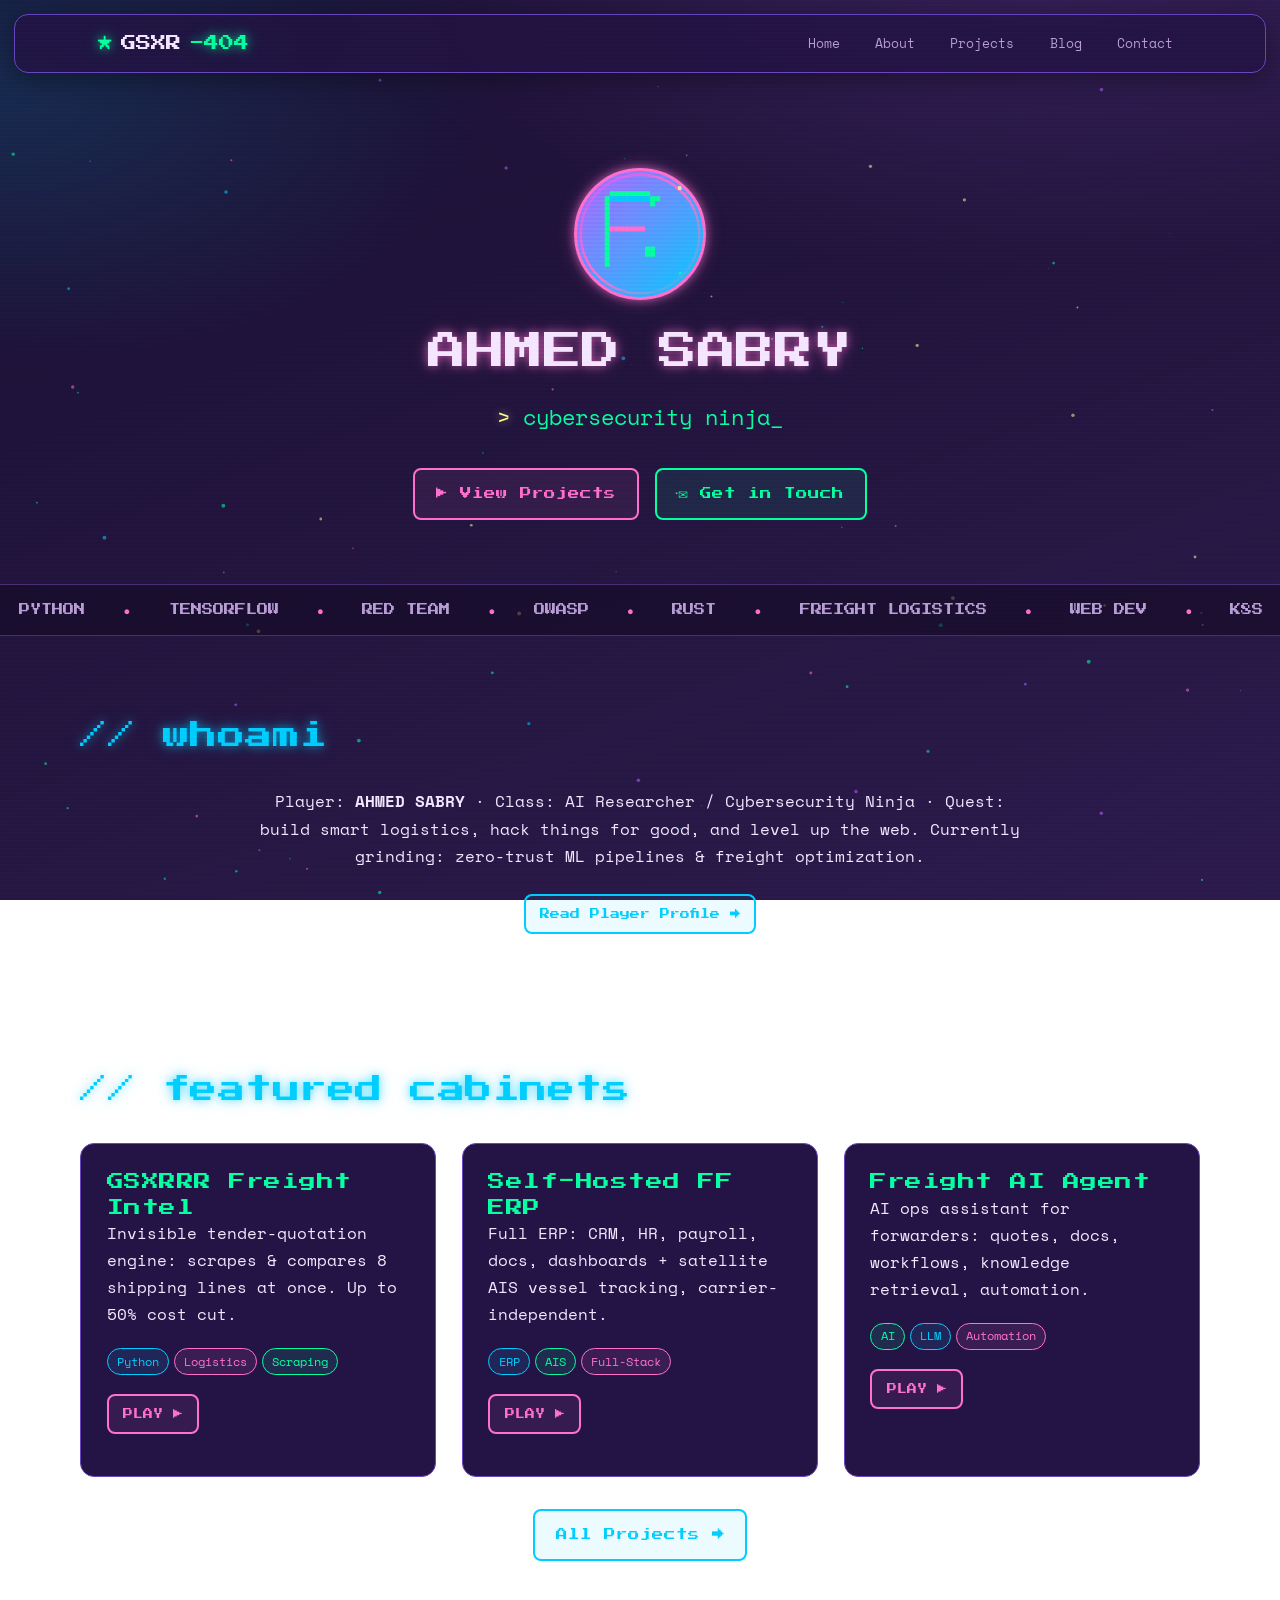
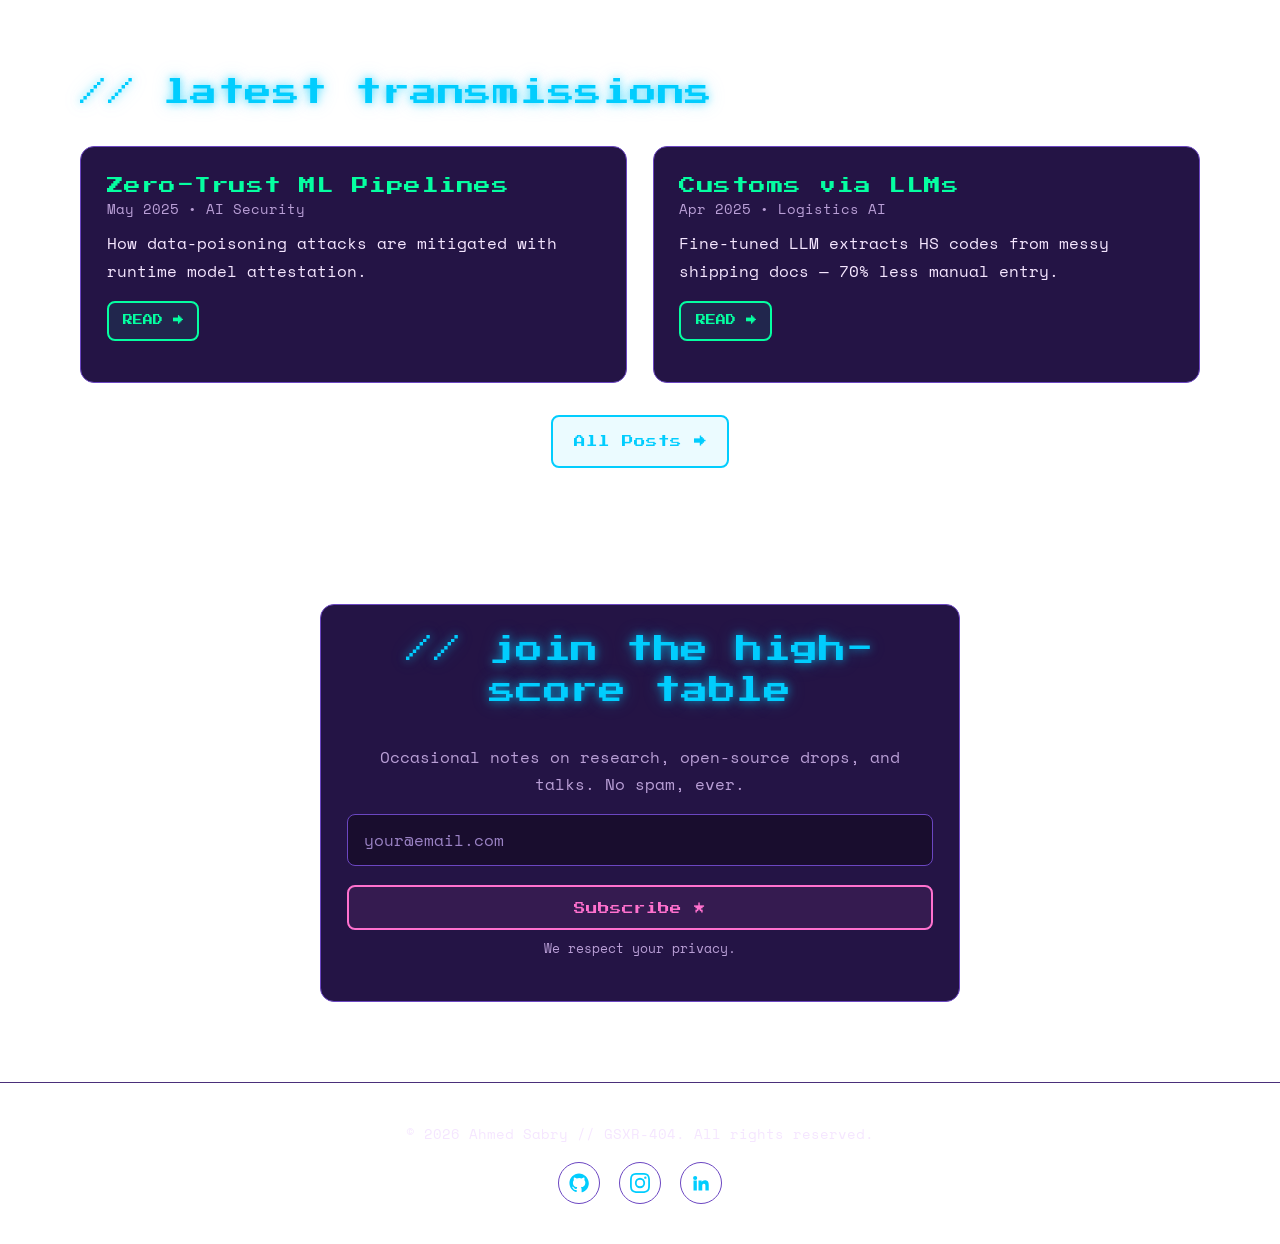
==== index.html @ 021f673a "🚀 Initial release — full project + content kit" ====
<!DOCTYPE html>
<html lang="en">
<head>
  <meta charset="UTF-8">
  <title>GSXR-404 // Ahmed Sabry — AI & Cybersecurity</title>
  <meta name="viewport" content="width=device-width, initial-scale=1">
  <meta name="description" content="Ahmed Sabry (GSXR-404): AI researcher, cybersecurity ninja, and freight-tech builder. Cute retro-hacker portfolio.">
  <meta property="og:title" content="GSXR-404 // Ahmed Sabry">
  <meta property="og:description" content="AI researcher, cybersecurity ninja, and freight-tech builder.">
  <meta property="og:type" content="website">
  <meta property="og:image" content="assets/img/og.png">
  <link rel="icon" type="image/svg+xml" href="assets/img/favicon.svg">
  <link href="https://fonts.googleapis.com/css2?family=Press+Start+2P&family=Space+Mono:wght@400;700&family=VT323&display=swap" rel="stylesheet">
  <link rel="stylesheet" href="css/style.css">
  <link rel="stylesheet" href="css/responsive.css">
</head>
<body>
  <canvas id="starfield"></canvas>

  <!-- FLOATING NAV -->
  <header class="site-header">
    <div class="container">
      <a href="index.html" class="logo"><span class="star">★</span>GSXR<span class="star">-404</span></a>
      <button class="nav-toggle" aria-label="Toggle menu" aria-expanded="false">MENU</button>
      <nav class="nav" aria-label="Primary">
        <a href="index.html">Home</a>
        <a href="about.html">About</a>
        <a href="projects.html">Projects</a>
        <a href="blog.html">Blog</a>
        <a href="contact.html">Contact</a>
      </nav>
    </div>
  </header>

  <div class="page-top"></div>

  <!-- HERO -->
  <section class="hero" id="home">
    <div class="container">
      <div class="avatar" aria-label="GSXR-404 avatar"></div>
      <h1>AHMED SABRY</h1>
      <p class="tagline cursor-blink"><span class="accent">&gt;</span> <span id="typed">cybersecurity ninja</span></p>
      <div class="hero-actions">
        <a href="projects.html" class="btn btn-pink">▶ View Projects</a>
        <a href="contact.html" class="btn btn-mint">✉ Get in Touch</a>
      </div>
    </div>
  </section>

  <!-- MARQUEE -->
  <div class="marquee" aria-hidden="true">
    <div class="marquee__track" id="marquee">
      <span>PYTHON</span><span class="dot">●</span><span>TENSORFLOW</span><span class="dot">●</span><span>RED TEAM</span><span class="dot">●</span><span>OWASP</span><span class="dot">●</span><span>RUST</span><span class="dot">●</span><span>FREIGHT LOGISTICS</span><span class="dot">●</span><span>WEB DEV</span><span class="dot">●</span><span>K8S</span><span class="dot">●</span><span>AI AGENTS</span><span class="dot">●</span>
    </div>
  </div>

  <!-- ABOUT SNIPPET -->
  <section class="section" id="about">
    <div class="container reveal">
      <h2>// whoami</h2>
      <p class="center" style="max-width:760px;margin:0 auto 1.5rem;">
        Player: <strong>AHMED SABRY</strong> · Class: AI Researcher / Cybersecurity Ninja ·
        Quest: build smart logistics, hack things for good, and level up the web.
        Currently grinding: zero-trust ML pipelines &amp; freight optimization.
      </p>
      <div class="center"><a href="about.html" class="btn btn-sm">Read Player Profile →</a></div>
    </div>
  </section>

  <!-- FEATURED PROJECTS -->
  <section class="section section-tight" id="projects">
    <div class="container reveal">
      <h2>// featured cabinets</h2>
      <div class="grid">
        <article class="card">
          <h3 class="glitch">GSXRRR Freight Intel</h3>
          <p>Invisible tender-quotation engine: scrapes &amp; compares 8 shipping lines at once. Up to 50% cost cut.</p>
          <div>
            <span class="tag">Python</span><span class="tag pink">Logistics</span><span class="tag mint">Scraping</span>
          </div>
          <p style="margin-top:1rem;"><a href="projects.html" class="btn btn-sm btn-pink">PLAY ▶</a></p>
        </article>

        <article class="card">
          <h3 class="glitch">Self-Hosted FF ERP</h3>
          <p>Full ERP: CRM, HR, payroll, docs, dashboards + satellite AIS vessel tracking, carrier-independent.</p>
          <div>
            <span class="tag">ERP</span><span class="tag mint">AIS</span><span class="tag pink">Full-Stack</span>
          </div>
          <p style="margin-top:1rem;"><a href="projects.html" class="btn btn-sm btn-pink">PLAY ▶</a></p>
        </article>

        <article class="card">
          <h3 class="glitch">Freight AI Agent</h3>
          <p>AI ops assistant for forwarders: quotes, docs, workflows, knowledge retrieval, automation.</p>
          <div>
            <span class="tag mint">AI</span><span class="tag">LLM</span><span class="tag pink">Automation</span>
          </div>
          <p style="margin-top:1rem;"><a href="projects.html" class="btn btn-sm btn-pink">PLAY ▶</a></p>
        </article>
      </div>
      <div class="center" style="margin-top:2rem;"><a href="projects.html" class="btn">All Projects →</a></div>
    </div>
  </section>

  <!-- BLOG PREVIEW -->
  <section class="section section-tight" id="blog-preview">
    <div class="container reveal">
      <h2>// latest transmissions</h2>
      <div class="grid">
        <article class="card">
          <h3 class="glitch">Zero-Trust ML Pipelines</h3>
          <p class="muted" style="font-size:.85rem;margin-bottom:.6rem;">May 2025 • AI Security</p>
          <p>How data-poisoning attacks are mitigated with runtime model attestation.</p>
          <p><a href="blog.html" class="btn btn-sm btn-mint">READ →</a></p>
        </article>
        <article class="card">
          <h3 class="glitch">Customs via LLMs</h3>
          <p class="muted" style="font-size:.85rem;margin-bottom:.6rem;">Apr 2025 • Logistics AI</p>
          <p>Fine-tuned LLM extracts HS codes from messy shipping docs — 70% less manual entry.</p>
          <p><a href="blog.html" class="btn btn-sm btn-mint">READ →</a></p>
        </article>
      </div>
      <div class="center" style="margin-top:2rem;"><a href="blog.html" class="btn">All Posts →</a></div>
    </div>
  </section>

  <!-- NEWSLETTER -->
  <section class="section center" id="newsletter">
    <div class="container reveal card" style="max-width:640px;">
      <h2>// join the high-score table</h2>
      <p class="muted">Occasional notes on research, open-source drops, and talks. No spam, ever.</p>
      <form id="newsletter-form" action="https://formspree.io/f/YOUR_FORM_ID" method="POST">
        <div class="form-group">
          <label for="newsletter-email" class="sr-only" style="position:absolute;left:-9999px;">Email</label>
          <input type="email" name="email" id="newsletter-email" placeholder="your@email.com" required>
        </div>
        <button type="submit" class="btn btn-block btn-pink">Subscribe ★</button>
        <p class="form-note">We respect your privacy.</p>
      </form>
    </div>
  </section>

  <!-- FOOTER -->
  <footer class="site-footer">
    <div class="container">
      <p>&copy; <span id="year"></span> Ahmed Sabry // GSXR-404. All rights reserved.</p>
      <div class="social">
        <a href="https://github.com/sabriigsxr" target="_blank" rel="noopener" aria-label="GitHub">
          <svg viewBox="0 0 24 24" fill="currentColor" aria-hidden="true"><path d="M12 .5C5.7.5.5 5.7.5 12c0 5.1 3.3 9.4 7.9 10.9.6.1.8-.2.8-.5v-2c-3.2.7-3.9-1.4-3.9-1.4-.5-1.3-1.3-1.7-1.3-1.7-1.1-.7.1-.7.1-.7 1.2.1 1.8 1.2 1.8 1.2 1 1.8 2.7 1.3 3.4 1 .1-.8.4-1.3.7-1.6-2.6-.3-5.3-1.3-5.3-5.7 0-1.3.5-2.3 1.2-3.1-.1-.3-.5-1.5.1-3.1 0 0 1-.3 3.3 1.2a11.5 11.5 0 0 1 6 0C17.3 5 18.3 5.3 18.3 5.3c.6 1.6.2 2.8.1 3.1.8.8 1.2 1.8 1.2 3.1 0 4.4-2.7 5.4-5.3 5.7.4.4.8 1.1.8 2.2v3.3c0 .3.2.6.8.5 4.6-1.5 7.9-5.8 7.9-10.9C23.5 5.7 18.3.5 12 .5z"/></svg>
        </a>
        <a href="https://instagram.com/ahmedsabriigsxr1000" target="_blank" rel="noopener" aria-label="Instagram">
          <svg viewBox="0 0 24 24" fill="currentColor" aria-hidden="true"><path d="M12 2.163c3.204 0 3.584.012 4.85.07 3.252.148 4.771 1.691 4.919 4.919.058 1.265.069 1.645.069 4.849 0 3.205-.012 3.584-.069 4.849-.149 3.225-1.664 4.771-4.919 4.919-1.266.058-1.644.07-4.85.07-3.204 0-3.584-.012-4.849-.07-3.26-.149-4.771-1.699-4.919-4.92-.058-1.265-.07-1.644-.07-4.849 0-3.204.013-3.583.07-4.849.149-3.227 1.664-4.771 4.919-4.919 1.266-.057 1.645-.069 4.849-.069zM12 0C8.741 0 8.333.014 7.053.072 2.695.272.273 2.69.073 7.052.014 8.333 0 8.741 0 12c0 3.259.014 3.668.072 4.948.2 4.358 2.618 6.78 6.98 6.98C8.333 23.986 8.741 24 12 24c3.259 0 3.668-.014 4.948-.072 4.354-.2 6.782-2.618 6.979-6.98.059-1.28.073-1.689.073-4.948 0-3.259-.014-3.667-.072-4.947-.196-4.354-2.617-6.78-6.979-6.98C15.668.014 15.259 0 12 0zm0 5.838a6.162 6.162 0 100 12.324 6.162 6.162 0 000-12.324zM12 16a4 4 0 110-8 4 4 0 010 8zm6.406-11.845a1.44 1.44 0 100 2.881 1.44 1.44 0 000-2.881z"/></svg>
        </a>
        <a href="https://linkedin.com/in/sabriigsxr" target="_blank" rel="noopener" aria-label="LinkedIn">
          <svg viewBox="0 0 24 24" fill="currentColor" aria-hidden="true"><path d="M4.98 3.5a2.5 2.5 0 1 1 0 5 2.5 2.5 0 0 1 0-5zM3 9h4v12H3V9zm6 0h3.8v1.7h.1c.5-1 1.8-2 3.7-2 4 0 4.7 2.6 4.7 6V21h-4v-5.3c0-1.3 0-2.9-1.8-2.9s-2 1.4-2 2.8V21H9V9z"/></svg>
        </a>
      </div>
    </div>
  </footer>

  <script src="js/main.js"></script>
  <script src="js/form.js"></script>
</body>
</html>
---- css/style.css ----
/* ============================================================
   GSXR-404 — Cute Retro Hacker / Pastel Vaporwave-Pixel
   Design tokens + global shell + components
   ============================================================ */

:root {
  /* Backgrounds */
  --bg-0: #140a26;          /* deepest */
  --bg-1: #1a1033;          /* base */
  --bg-2: #2d1b4e;          /* gradient end */
  --bg-card: #241445;
  --bg-card-hi: #2f1a57;

  /* Pastel neon accents */
  --pink:   #FF71CE;
  --cyan:   #01CDFE;
  --mint:   #05FFA1;
  --yellow: #FFFB96;
  --purple: #B967FF;

  /* Text */
  --text:      #F5E6FF;
  --text-muted:#B99FD6;
  --text-dim:  #9A82C4;

  /* Lines / borders */
  --border: #4a2f7a;
  --border-hi: #6b46c1;

  /* Glow */
  --glow-pink: 0 0 8px rgba(255,113,206,.6), 0 0 18px rgba(255,113,206,.35);
  --glow-cyan: 0 0 8px rgba(1,205,254,.6), 0 0 18px rgba(1,205,254,.35);
  --glow-mint: 0 0 8px rgba(5,255,161,.6), 0 0 18px rgba(5,255,161,.35);

  /* Radii / spacing */
  --radius: 14px;
  --radius-sm: 8px;

  /* Type */
  --font-pixel: 'Press Start 2P', monospace;
  --font-mono: 'Space Mono', 'VT323', monospace;

  /* Z-index scale */
  --z-bg: 0;
  --z-base: 10;
  --z-nav: 50;
  --z-overlay: 100;

  --maxw: 1120px;

  /* Motion tokens — consistent easing & duration scale */
  --ease-out-expo: cubic-bezier(.22, 1, .36, 1);
  --ease-out-back: cubic-bezier(.34, 1.56, .64, 1);
  --ease-spring: cubic-bezier(.175, .885, .32, 1.275);
  --dur-fast: .15s;
  --dur-normal: .25s;
  --dur-slow: .5s;
}

/* ---- Reset ---- */
*, *::before, *::after { box-sizing: border-box; margin: 0; padding: 0; }
html { scroll-behavior: smooth; font-size: 16px; }

body {
  background:
    radial-gradient(1200px 600px at 80% -10%, rgba(185,103,255,.18), transparent 60%),
    radial-gradient(900px 500px at 0% 10%, rgba(1,205,254,.14), transparent 55%),
    linear-gradient(160deg, var(--bg-1) 0%, var(--bg-2) 100%);
  background-attachment: fixed;
  color: var(--text);
  font-family: var(--font-mono);
  line-height: 1.7;
  min-height: 100vh;
  overflow-x: hidden;
  position: relative;
}

/* CRT scanlines overlay */
body::before {
  content: "";
  position: fixed;
  inset: 0;
  pointer-events: none;
  z-index: var(--z-overlay);
  background: repeating-linear-gradient(
    to bottom,
    rgba(0,0,0,0) 0px,
    rgba(0,0,0,0) 2px,
    rgba(0,0,0,.18) 3px,
    rgba(0,0,0,0) 4px
  );
  mix-blend-mode: overlay;
  opacity: .5;
}

/* Pixel starfield canvas */
#starfield {
  position: fixed;
  inset: 0;
  width: 100%;
  height: 100%;
  z-index: var(--z-bg);
  pointer-events: none;
  opacity: .7;
}

/* Links */
a { color: var(--cyan); text-decoration: none; transition: color .2s, text-shadow .2s; }
a:hover { color: var(--pink); text-shadow: var(--glow-pink); }

/* ---- Layout helpers ---- */
.container { width: 92%; max-width: var(--maxw); margin: 0 auto; }
.section { padding: 5rem 0; position: relative; z-index: var(--z-base); }
.section-tight { padding: 3.5rem 0; }
.center { text-align: center; }

/* ---- Typography ---- */
h1, h2, h3 {
  font-family: var(--font-pixel);
  line-height: 1.5;
  letter-spacing: .5px;
  font-weight: 400;
}
h1 { font-size: clamp(1.4rem, 4vw, 2.4rem); color: var(--text); text-shadow: var(--glow-pink); margin-bottom: 2rem; }
h2 { font-size: clamp(1.1rem, 3vw, 1.7rem); color: var(--cyan); text-shadow: var(--glow-cyan); margin-bottom: 2rem; }
h3 { font-size: clamp(.85rem, 2vw, 1.05rem); color: var(--mint); }
p { margin-bottom: 1rem; color: var(--text); }
.muted { color: var(--text-muted); }
.dim { color: var(--text-dim); }

/* Blinking cursor */
.cursor-blink::after {
  content: "_";
  color: var(--mint);
  animation: blink 1s steps(2, start) infinite;
}
@keyframes blink { to { opacity: 0; } }

/* ---- Buttons (arcade / neon) ---- */
.btn {
  display: inline-block;
  font-family: var(--font-pixel);
  font-size: .72rem;
  padding: .9rem 1.3rem;
  border: 2px solid var(--cyan);
  border-radius: var(--radius-sm);
  background: rgba(1,205,254,.08);
  color: var(--cyan);
  cursor: pointer;
  text-align: center;
  transition: transform var(--dur-fast) var(--ease-out-expo), background var(--dur-normal), color var(--dur-normal), box-shadow var(--dur-normal), border-color var(--dur-normal);
}
.btn:hover { background: var(--cyan); color: #07121a; box-shadow: var(--glow-cyan); transform: translateY(-2px); }
.btn:active { transform: translateY(0) scale(.97); transition-duration: .08s; }
.btn:focus-visible { outline: 3px solid var(--yellow); outline-offset: 2px; }

.btn-pink { border-color: var(--pink); color: var(--pink); background: rgba(255,113,206,.08); }
.btn-pink:hover { background: var(--pink); color: #1a0720; box-shadow: var(--glow-pink); }

.btn-mint { border-color: var(--mint); color: var(--mint); background: rgba(5,255,161,.08); }
.btn-mint:hover { background: var(--mint); color: #042013; box-shadow: var(--glow-mint); }

.btn-sm { font-size: .62rem; padding: .6rem .9rem; }
.btn-block { display: block; width: 100%; }

/* ---- Floating navbar ---- */
.site-header {
  position: fixed;
  top: .9rem; left: .9rem; right: .9rem;
  z-index: var(--z-nav);
  background: rgba(36,20,69,.82);
  backdrop-filter: blur(10px);
  border: 1px solid var(--border-hi);
  border-radius: var(--radius);
  box-shadow: 0 6px 24px rgba(0,0,0,.35);
}
.site-header .container {
  display: flex; align-items: center; justify-content: space-between;
  padding: .7rem 1.1rem; flex-wrap: wrap; gap: .5rem;
}
.logo {
  font-family: var(--font-pixel);
  font-size: .95rem;
  color: var(--text);
  display: flex; align-items: center; gap: .5rem;
}
.logo .star { color: var(--mint); text-shadow: var(--glow-mint); }
.logo:hover { text-shadow: var(--glow-pink); }

.nav { display: flex; gap: 1rem; flex-wrap: wrap; }
.nav a {
  font-size: .8rem;
  padding: .4rem .6rem;
  border-radius: var(--radius-sm);
  color: var(--text-muted);
  transition: background var(--dur-normal), color var(--dur-normal);
}
.nav a:hover, .nav a.active { background: rgba(185,103,255,.18); color: var(--text); }
.nav a:focus-visible { outline: 3px solid var(--yellow); outline-offset: 2px; }

/* Mobile nav toggle */
.nav-toggle {
  display: none;
  background: transparent;
  border: 2px solid var(--cyan);
  border-radius: var(--radius-sm);
  color: var(--cyan);
  font-family: var(--font-pixel);
  font-size: .6rem;
  padding: .5rem .7rem;
  cursor: pointer;
  transition: background var(--dur-normal), color var(--dur-normal);
}
.nav-toggle:hover { background: rgba(1,205,254,.15); }
.nav-toggle[aria-expanded="true"] { background: var(--cyan); color: #07121a; }

/* Spacer so fixed nav doesn't cover content */
.page-top { height: 5.5rem; }

/* ---- Hero ---- */
.hero {
  text-align: center;
  padding: 5rem 0 4rem;
  position: relative;
  z-index: var(--z-base);
}
.avatar {
  width: 132px; height: 132px;
  margin: 0 auto 1.5rem;
  border-radius: 50%;
  border: 3px solid var(--pink);
  box-shadow: var(--glow-pink);
  background: url('../assets/img/avatar.svg') center/cover no-repeat, linear-gradient(135deg, var(--purple), var(--cyan));
  display: grid; place-items: center;
  font-family: var(--font-pixel);
  font-size: 1.6rem; color: #1a0720;
  overflow: hidden;
  transition: box-shadow var(--dur-normal), transform var(--dur-normal) var(--ease-out-expo);
}
.avatar:hover {
  box-shadow: 0 0 12px rgba(255,113,206,.7), 0 0 24px rgba(255,113,206,.4);
  transform: scale(1.04);
}
.hero h1 { margin-bottom: 1rem; }
.hero .tagline {
  font-size: clamp(1rem, 2.5vw, 1.4rem);
  color: var(--mint);
  min-height: 1.6em;
  margin-bottom: 2rem;
}
.hero .tagline .accent { color: var(--yellow); text-shadow: 0 0 8px rgba(255,251,150,.5); }
.hero-actions { display: flex; gap: 1rem; justify-content: center; flex-wrap: wrap; }

/* ---- Marquee ticker ---- */
.marquee {
  overflow: hidden;
  white-space: nowrap;
  border-top: 1px solid var(--border);
  border-bottom: 1px solid var(--border);
  background: rgba(20,10,38,.6);
  padding: .7rem 0;
  position: relative; z-index: var(--z-base);
}
.marquee__track {
  display: inline-block;
  animation: marquee 22s linear infinite;
  will-change: transform;
}
.marquee:hover .marquee__track { animation-play-state: paused; }
.marquee span {
  font-family: var(--font-pixel);
  font-size: .7rem;
  color: var(--text-muted);
  margin: 0 1.2rem;
}
.marquee .dot { color: var(--pink); }
@keyframes marquee { from { transform: translateX(0); } to { transform: translateX(-50%); } }

/* ---- Cards (arcade cabinet) ---- */
.card {
  background: var(--bg-card);
  border: 1px solid var(--border-hi);
  border-radius: var(--radius);
  padding: 1.6rem;
  position: relative;
  overflow: hidden;
  transition: transform var(--dur-normal) var(--ease-out-expo), box-shadow var(--dur-normal), border-color var(--dur-normal);
}
.card::before {
  content: "";
  position: absolute; inset: 0;
  background: linear-gradient(135deg, rgba(255,113,206,.06), rgba(1,205,254,.06));
  opacity: 0; transition: opacity var(--dur-normal);
}
.card:hover { transform: translateY(-4px); border-color: var(--pink); box-shadow: 0 10px 30px rgba(0,0,0,.4), var(--glow-pink); }
.card:hover::before { opacity: 1; }

/* Glitch on hover (headings inside cards) */
.card:hover .glitch { animation: glitch .4s steps(2) 1; }
@keyframes glitch {
  0% { transform: translate(0); }
  25% { transform: translate(-2px, 1px); }
  50% { transform: translate(2px, -1px); }
  75% { transform: translate(-1px, -1px); }
  100% { transform: translate(0); }
}

.grid {
  display: grid;
  grid-template-columns: repeat(auto-fit, minmax(280px, 1fr));
  gap: 1.6rem;
}

/* Stagger animation for grid children */
.grid > * {
  opacity: 0;
  transform: translateY(20px);
  animation: grid-fade-in var(--dur-slow) var(--ease-out-expo) forwards;
}
.grid > *:nth-child(1) { animation-delay: .05s; }
.grid > *:nth-child(2) { animation-delay: .12s; }
.grid > *:nth-child(3) { animation-delay: .19s; }
.grid > *:nth-child(4) { animation-delay: .26s; }
.grid > *:nth-child(5) { animation-delay: .33s; }
.grid > *:nth-child(6) { animation-delay: .40s; }
@keyframes grid-fade-in {
  to { opacity: 1; transform: none; }
}

/* Tags / chips */
.tag {
  display: inline-block;
  font-size: .72rem;
  background: rgba(1,205,254,.1);
  border: 1px solid var(--cyan);
  color: var(--cyan);
  border-radius: 999px;
  padding: .25em .8em;
  margin: .2rem .3rem .2rem 0;
}
.tag.pink { border-color: var(--pink); color: var(--pink); background: rgba(255,113,206,.1); }
.tag.mint { border-color: var(--mint); color: var(--mint); background: rgba(5,255,161,.1); }
.tag.yellow { border-color: var(--yellow); color: var(--yellow); background: rgba(255,251,150,.1); }

/* ---- Skill stat bars ---- */
.skill-group { margin-bottom: 2rem; }
.skill-group h3 { margin-bottom: 1rem; }
.skill-bar { margin-bottom: .9rem; }
.skill-bar .label { display: flex; justify-content: space-between; font-size: .85rem; color: var(--text-muted); margin-bottom: .3rem; }
.skill-bar .track { height: 12px; background: rgba(255,255,255,.06); border: 1px solid var(--border); border-radius: 999px; overflow: hidden; }
.skill-bar .fill {
  height: 100%;
  width: 0;
  background: linear-gradient(90deg, var(--cyan), var(--pink));
  border-radius: 999px;
  transition: width 1.1s cubic-bezier(.2,.8,.2,1);
}

/* ---- Forms ---- */
.form-group { margin-bottom: 1.2rem; }
.form-group label { display: block; font-size: .85rem; color: var(--text-muted); margin-bottom: .4rem; }
.form-group input,
.form-group textarea {
  width: 100%;
  padding: .8rem 1rem;
  background: rgba(20,10,38,.7);
  border: 1px solid var(--border-hi);
  border-radius: var(--radius-sm);
  color: var(--text);
  font-family: var(--font-mono);
  font-size: 1rem;
  transition: border-color .2s, box-shadow .2s;
}
.form-group input:focus,
.form-group textarea:focus {
  outline: none;
  border-color: var(--cyan);
  box-shadow: var(--glow-cyan);
}
.form-group input::placeholder,
.form-group textarea::placeholder { color: var(--text-dim); }
.form-note { font-size: .8rem; color: var(--text-muted); margin-top: .5rem; }

/* ---- Footer ---- */
.site-footer {
  text-align: center;
  padding: 2.5rem 0;
  border-top: 1px solid var(--border);
  color: var(--text-muted);
  position: relative; z-index: var(--z-base);
  font-size: .85rem;
}
.social { display: flex; gap: 1.2rem; justify-content: center; margin-top: .8rem; }
.social a {
  width: 42px; height: 42px;
  display: grid; place-items: center;
  border: 1px solid var(--border-hi);
  border-radius: 50%;
  color: var(--cyan);
  transition: transform .2s, color .2s, border-color .2s, box-shadow .2s;
}
.social a:hover { color: var(--pink); border-color: var(--pink); box-shadow: var(--glow-pink); transform: translateY(-3px); }
.social svg { width: 20px; height: 20px; }

/* ---- Reveal on scroll ---- */
.reveal { opacity: 0; transform: translateY(28px); transition: opacity var(--dur-slow) var(--ease-out-expo), transform var(--dur-slow) var(--ease-out-expo); }
.reveal.in { opacity: 1; transform: none; }

/* ---- Code block ---- */
pre {
  background: rgba(20,10,38,.85);
  border: 1px solid var(--border-hi);
  border-radius: var(--radius-sm);
  padding: 1.1rem;
  overflow: auto;
  margin: 1.5rem 0;
  font-size: .9rem;
}
code { font-family: var(--font-mono); color: var(--mint); }
pre code { color: var(--text); }

/* ---- Reduced motion ---- */
@media (prefers-reduced-motion: reduce) {
  *, *::before, *::after { animation: none !important; transition: none !important; }
  .reveal { opacity: 1; transform: none; }
  html { scroll-behavior: auto; }
}
---- css/responsive.css ----
/* Responsive — GSXR-404 vaporwave-pixel */

/* Tablet */
@media (max-width: 900px) {
  .section { padding: 4rem 0; }
  .grid { grid-template-columns: repeat(auto-fit, minmax(240px, 1fr)); }
}

/* Phone */
@media (max-width: 640px) {
  .site-header .container { padding: .6rem .8rem; }
  .nav-toggle { display: block; }
  .nav {
    display: flex;
    width: 100%;
    flex-direction: column;
    gap: .3rem;
    margin-top: .6rem;
    max-height: 0;
    overflow: hidden;
    opacity: 0;
    transition: max-height var(--dur-slow) var(--ease-out-expo), opacity var(--dur-normal), margin-top var(--dur-normal);
  }
  .nav.open {
    max-height: 300px;
    opacity: 1;
  }
  .nav a { padding: .6rem; }

  .hero { padding: 3rem 0 2.5rem; }
  .avatar { width: 104px; height: 104px; font-size: 1.3rem; }
  .hero-actions { flex-direction: column; align-items: stretch; }

  .section { padding: 3rem 0; }
  .section-tight { padding: 2.2rem 0; }
  .card { padding: 1.2rem; }

  .grid { grid-template-columns: 1fr; }

  .marquee span { font-size: .6rem; }
}

/* Extra small */
@media (max-width: 380px) {
  h1 { font-size: 1.2rem; }
  .container { width: 94%; }
}
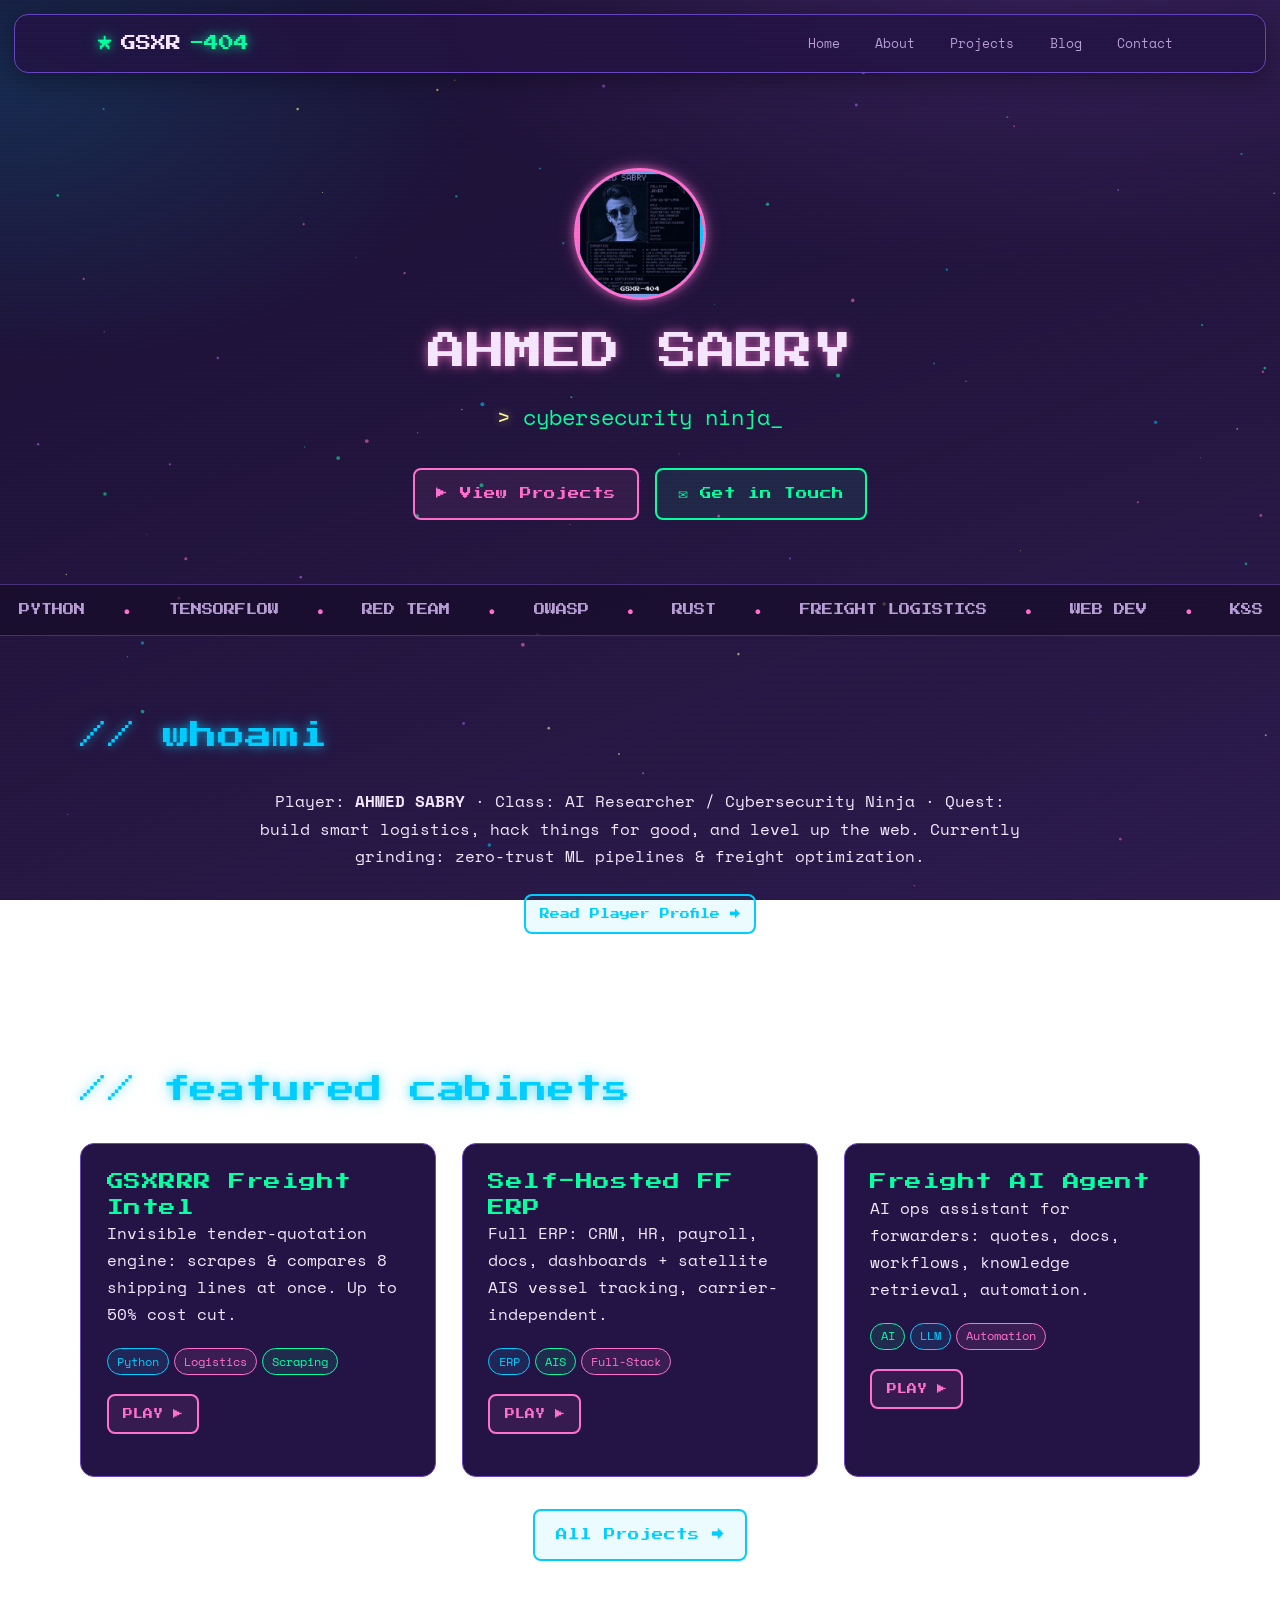
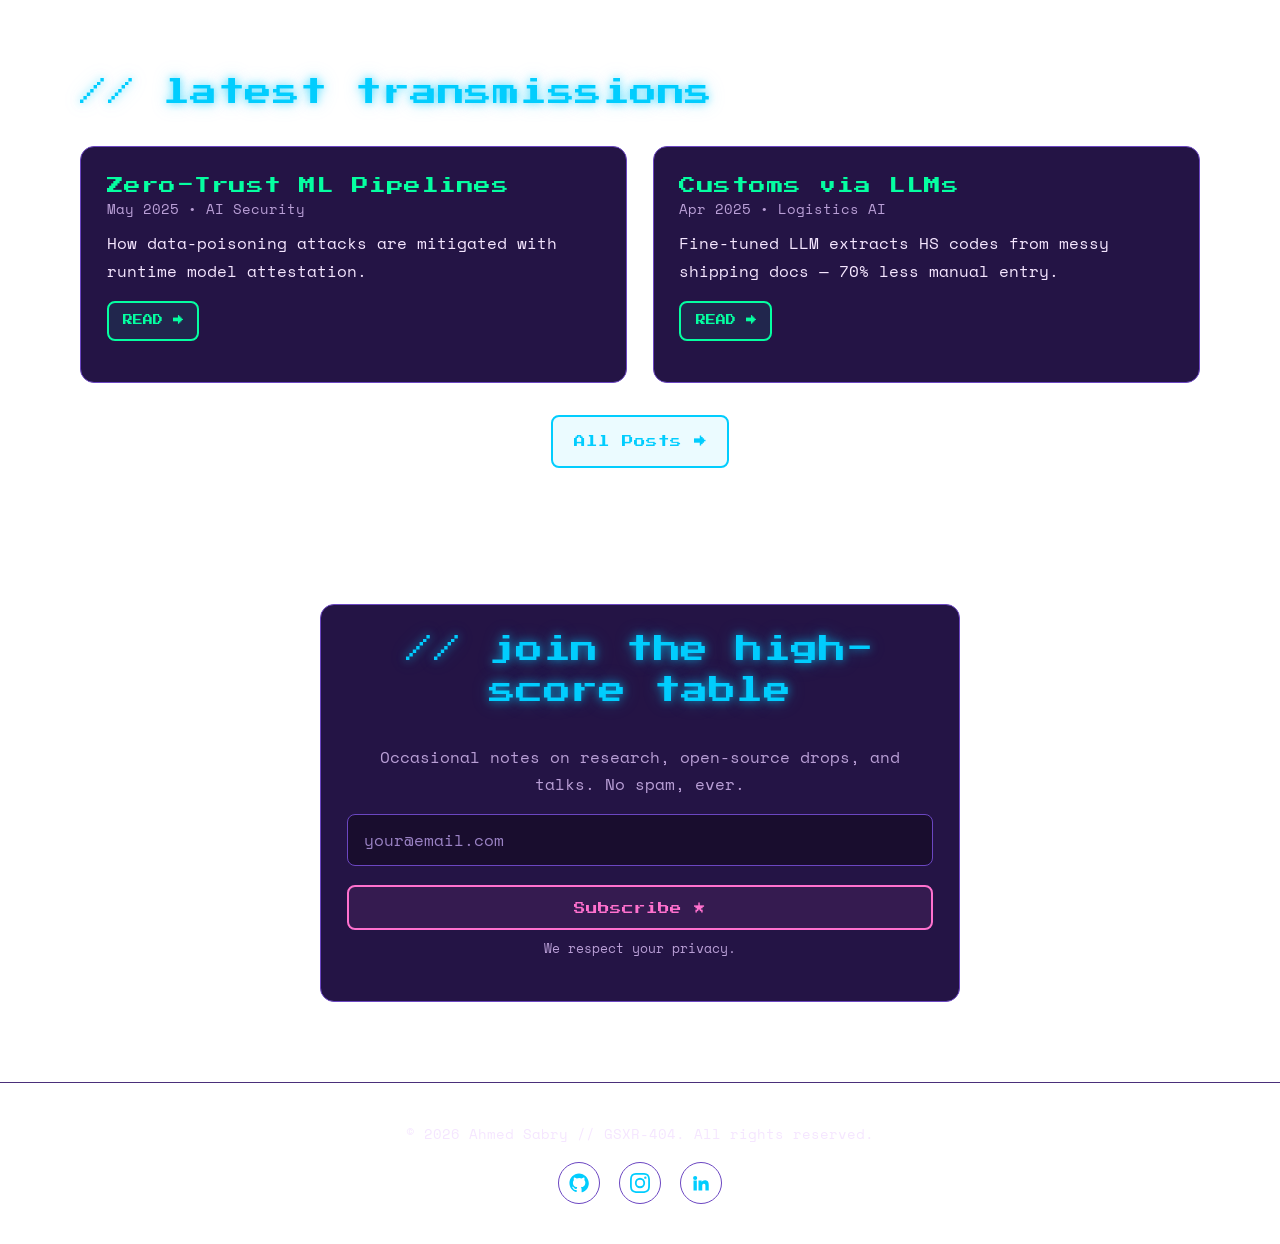
==== commit 62feb987: "✨ hero: use vaporwave profile photo as main home image" ====
--- a/index.html
+++ b/index.html
@@ -37,7 +37,12 @@
   <!-- HERO -->
   <section class="hero" id="home">
     <div class="container">
-      <div class="avatar" aria-label="GSXR-404 avatar"></div>
+      <div class="avatar" aria-label="Ahmed Sabry — GSXR-404">
+        <picture>
+          <source srcset="assets/img/avatar-photo.webp" type="image/webp">
+          <img src="assets/img/avatar-photo.png" alt="Ahmed Sabry (GSXR-404) — AI researcher &amp; cybersecurity ninja" width="132" height="132">
+        </picture>
+      </div>
       <h1>AHMED SABRY</h1>
       <p class="tagline cursor-blink"><span class="accent">&gt;</span> <span id="typed">cybersecurity ninja</span></p>
       <div class="hero-actions">
--- a/css/style.css
+++ b/css/style.css
@@ -230,12 +230,17 @@
   border-radius: 50%;
   border: 3px solid var(--pink);
   box-shadow: var(--glow-pink);
-  background: url('../assets/img/avatar.svg') center/cover no-repeat, linear-gradient(135deg, var(--purple), var(--cyan));
+  background: linear-gradient(135deg, var(--purple), var(--cyan));
   display: grid; place-items: center;
   font-family: var(--font-pixel);
   font-size: 1.6rem; color: #1a0720;
   overflow: hidden;
   transition: box-shadow var(--dur-normal), transform var(--dur-normal) var(--ease-out-expo);
+}
+.avatar img {
+  width: 100%; height: 100%;
+  object-fit: cover;
+  display: block;
 }
 .avatar:hover {
   box-shadow: 0 0 12px rgba(255,113,206,.7), 0 0 24px rgba(255,113,206,.4);
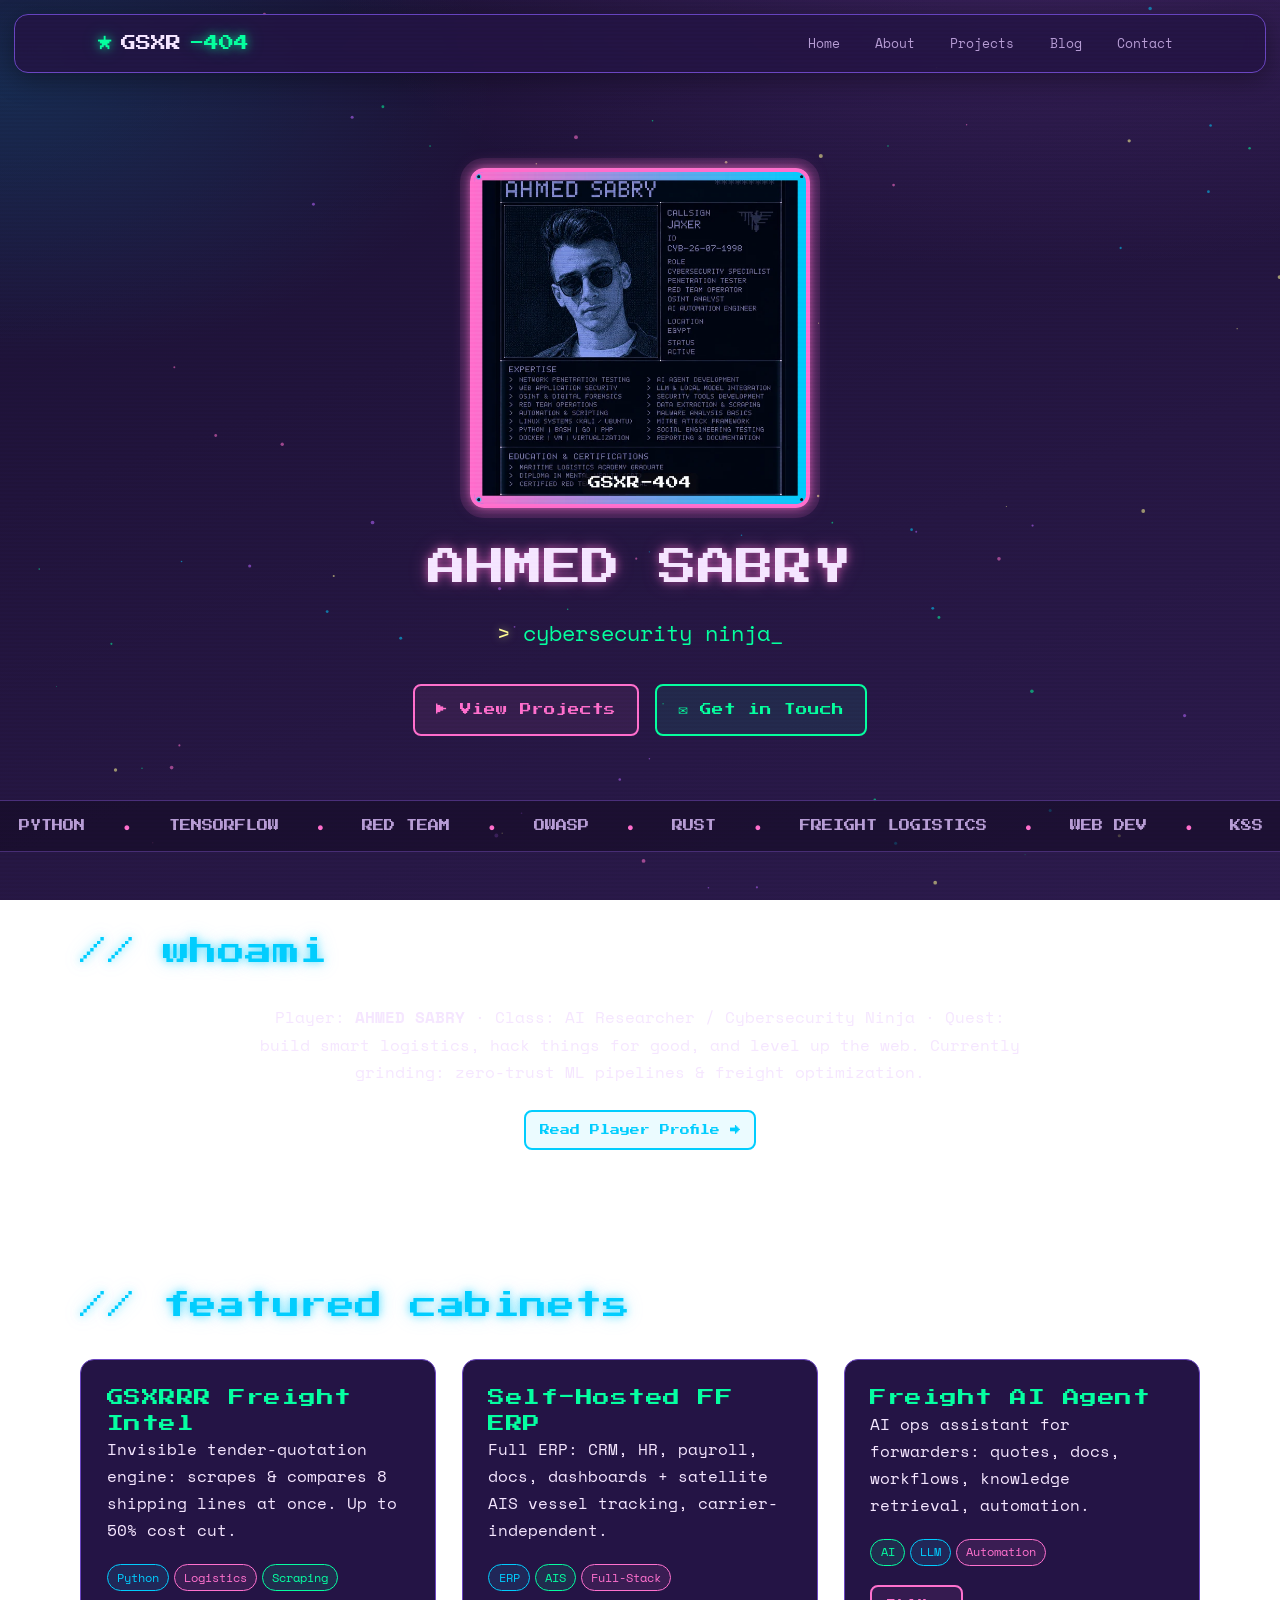
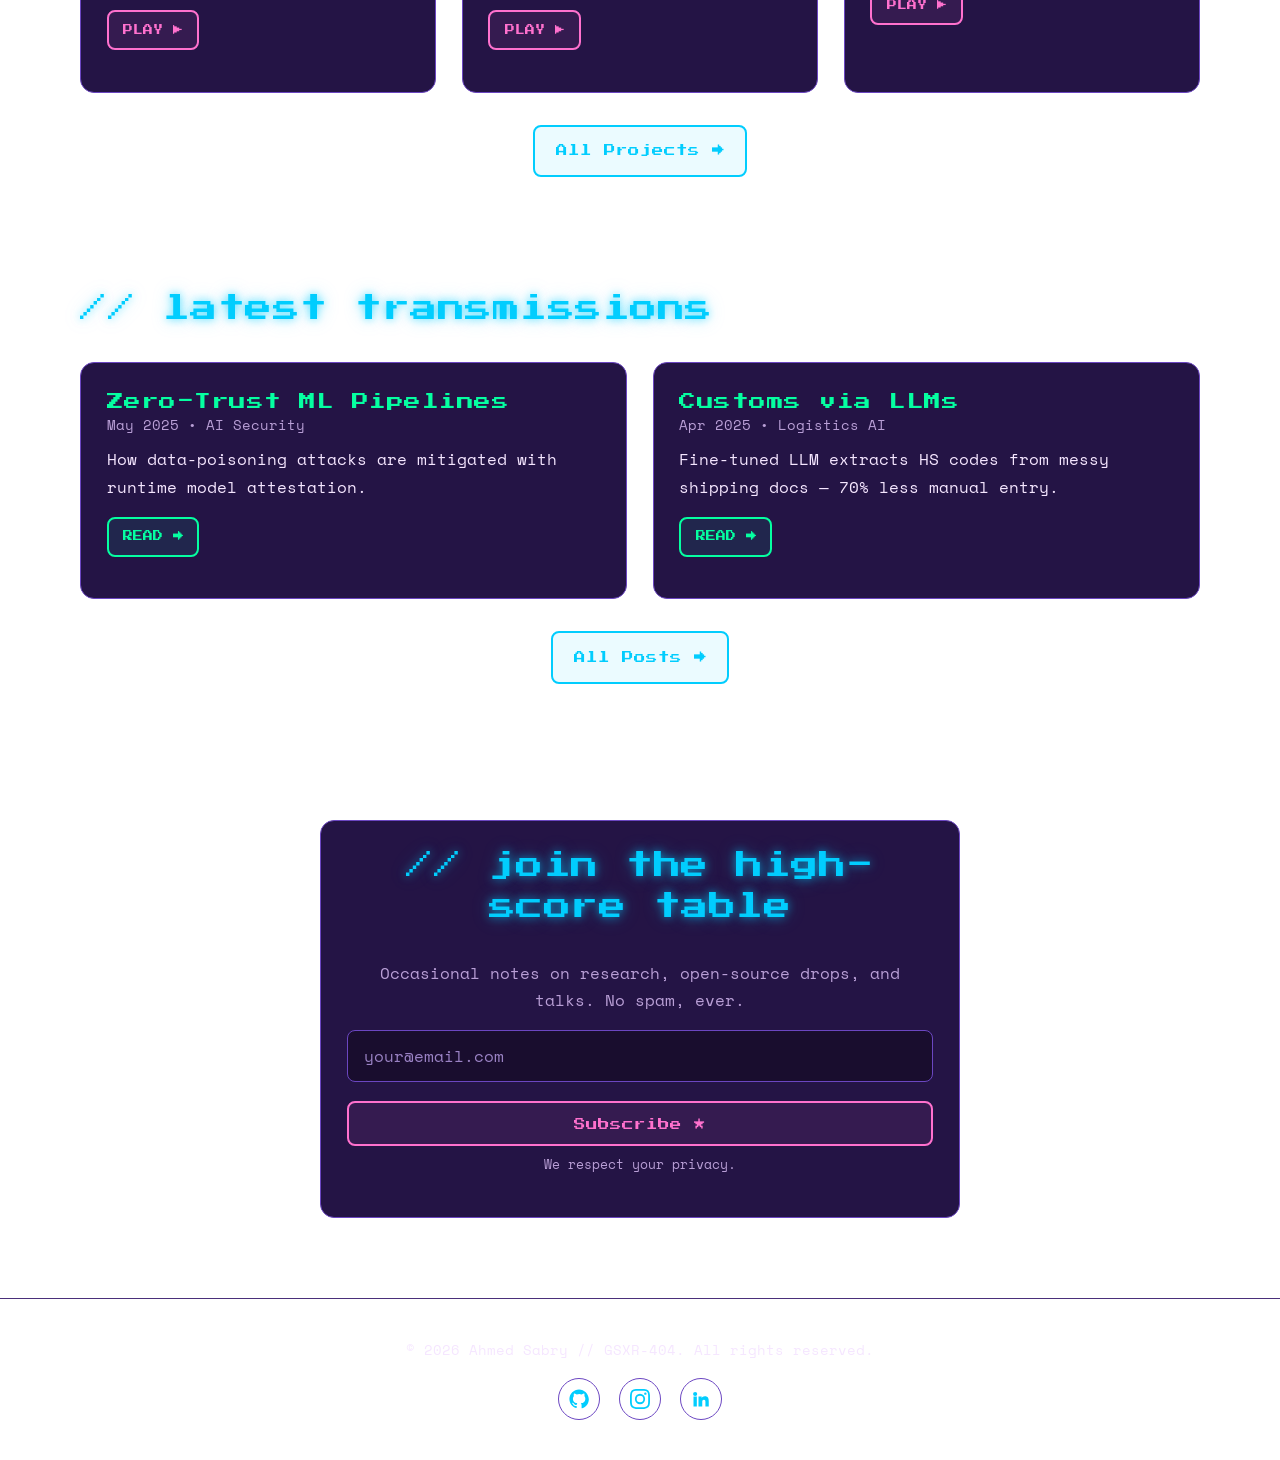
==== commit 75690a01: "🐉 hero: photo is a large centered square (clamp 240-340px) so the text reads clearly" ====
--- a/index.html
+++ b/index.html
@@ -40,7 +40,7 @@
       <div class="avatar" aria-label="Ahmed Sabry — GSXR-404">
         <picture>
           <source srcset="assets/img/avatar-photo.webp" type="image/webp">
-          <img src="assets/img/avatar-photo.png" alt="Ahmed Sabry (GSXR-404) — AI researcher &amp; cybersecurity ninja" width="132" height="132">
+          <img src="assets/img/avatar-photo.png" alt="Ahmed Sabry (GSXR-404) — AI researcher &amp; cybersecurity ninja" width="640" height="640">
         </picture>
       </div>
       <h1>AHMED SABRY</h1>
--- a/css/style.css
+++ b/css/style.css
@@ -225,11 +225,11 @@
   z-index: var(--z-base);
 }
 .avatar {
-  width: 132px; height: 132px;
-  margin: 0 auto 1.5rem;
-  border-radius: 50%;
-  border: 3px solid var(--pink);
-  box-shadow: var(--glow-pink);
+  width: clamp(240px, 34vw, 340px); height: clamp(240px, 34vw, 340px);
+  margin: 0 auto 2rem;
+  border-radius: 14px;
+  border: 4px solid var(--pink);
+  box-shadow: var(--glow-pink), 0 0 0 10px rgba(255,113,206,.12);
   background: linear-gradient(135deg, var(--purple), var(--cyan));
   display: grid; place-items: center;
   font-family: var(--font-pixel);
--- a/css/responsive.css
+++ b/css/responsive.css
@@ -28,7 +28,7 @@
   .nav a { padding: .6rem; }
 
   .hero { padding: 3rem 0 2.5rem; }
-  .avatar { width: 104px; height: 104px; font-size: 1.3rem; }
+  .avatar { width: clamp(190px, 55vw, 260px); height: clamp(190px, 55vw, 260px); border-radius: 12px; font-size: 1.3rem; }
   .hero-actions { flex-direction: column; align-items: stretch; }
 
   .section { padding: 3rem 0; }
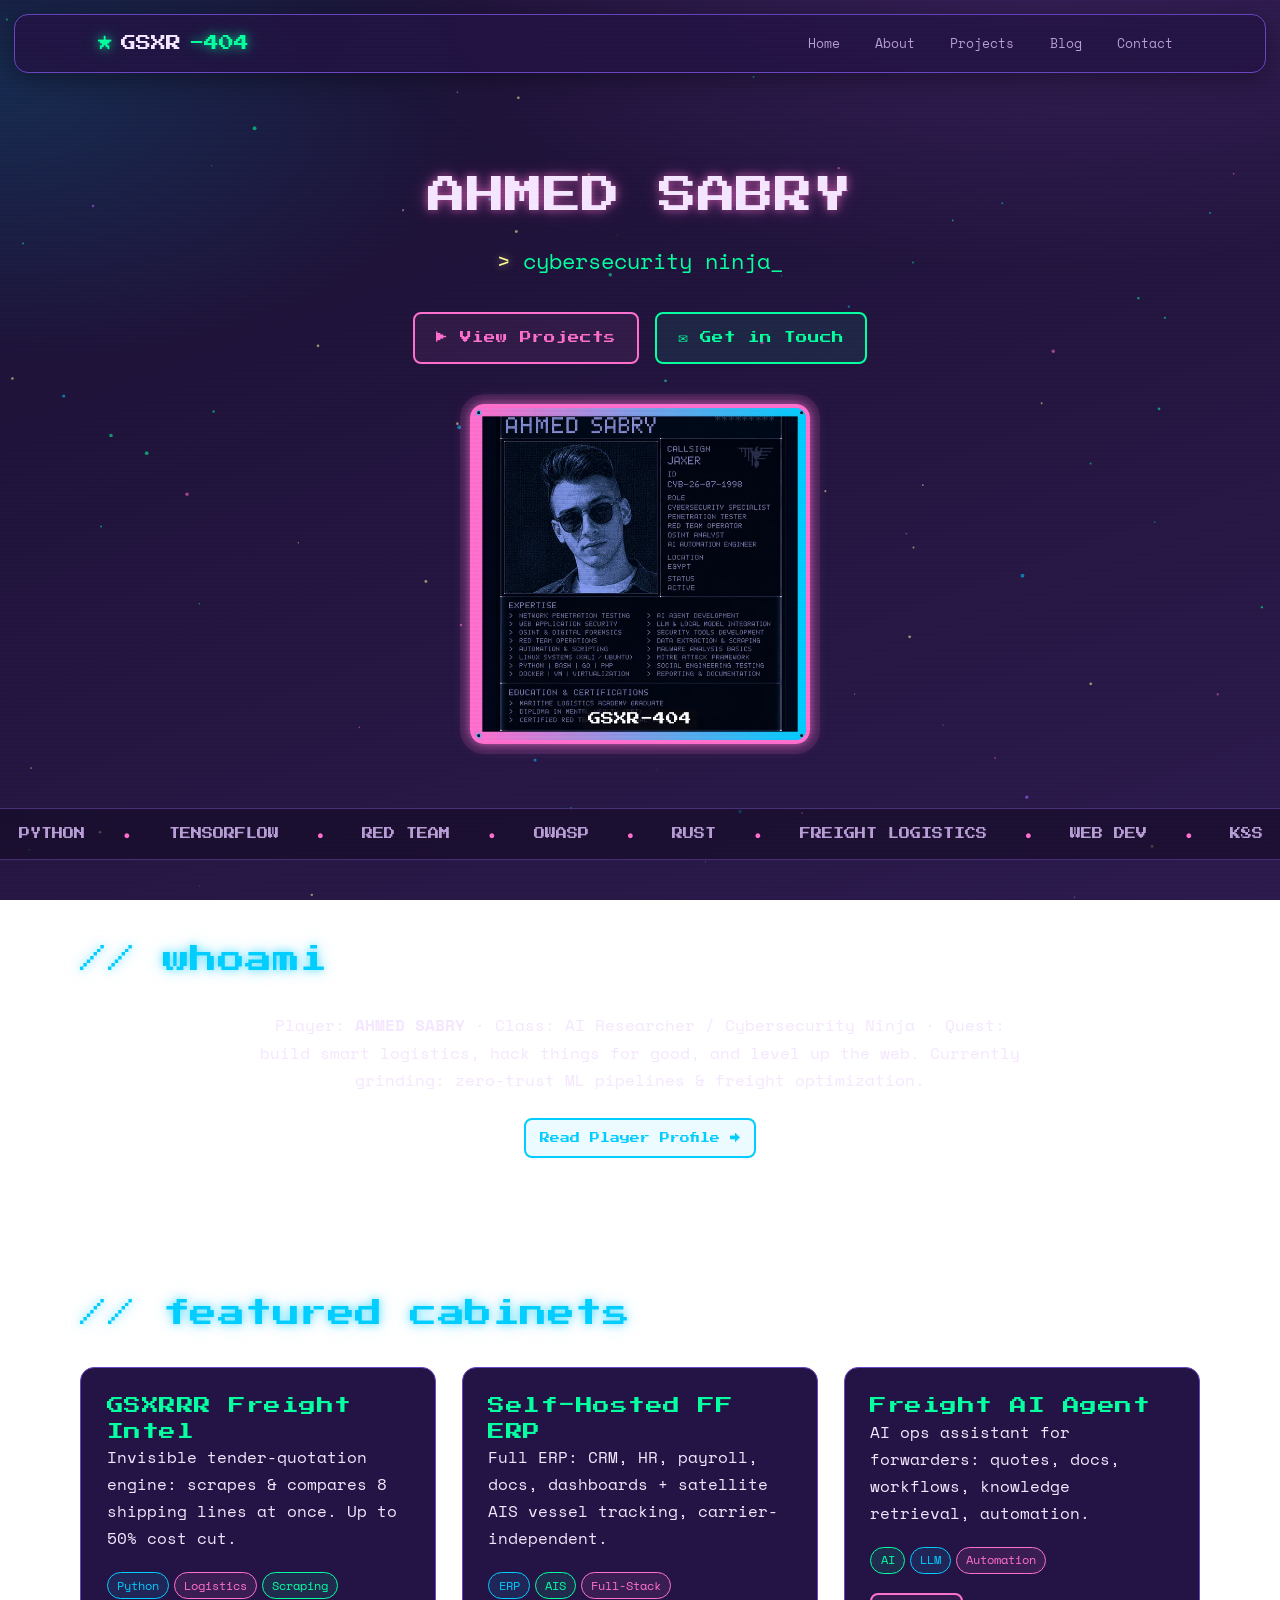
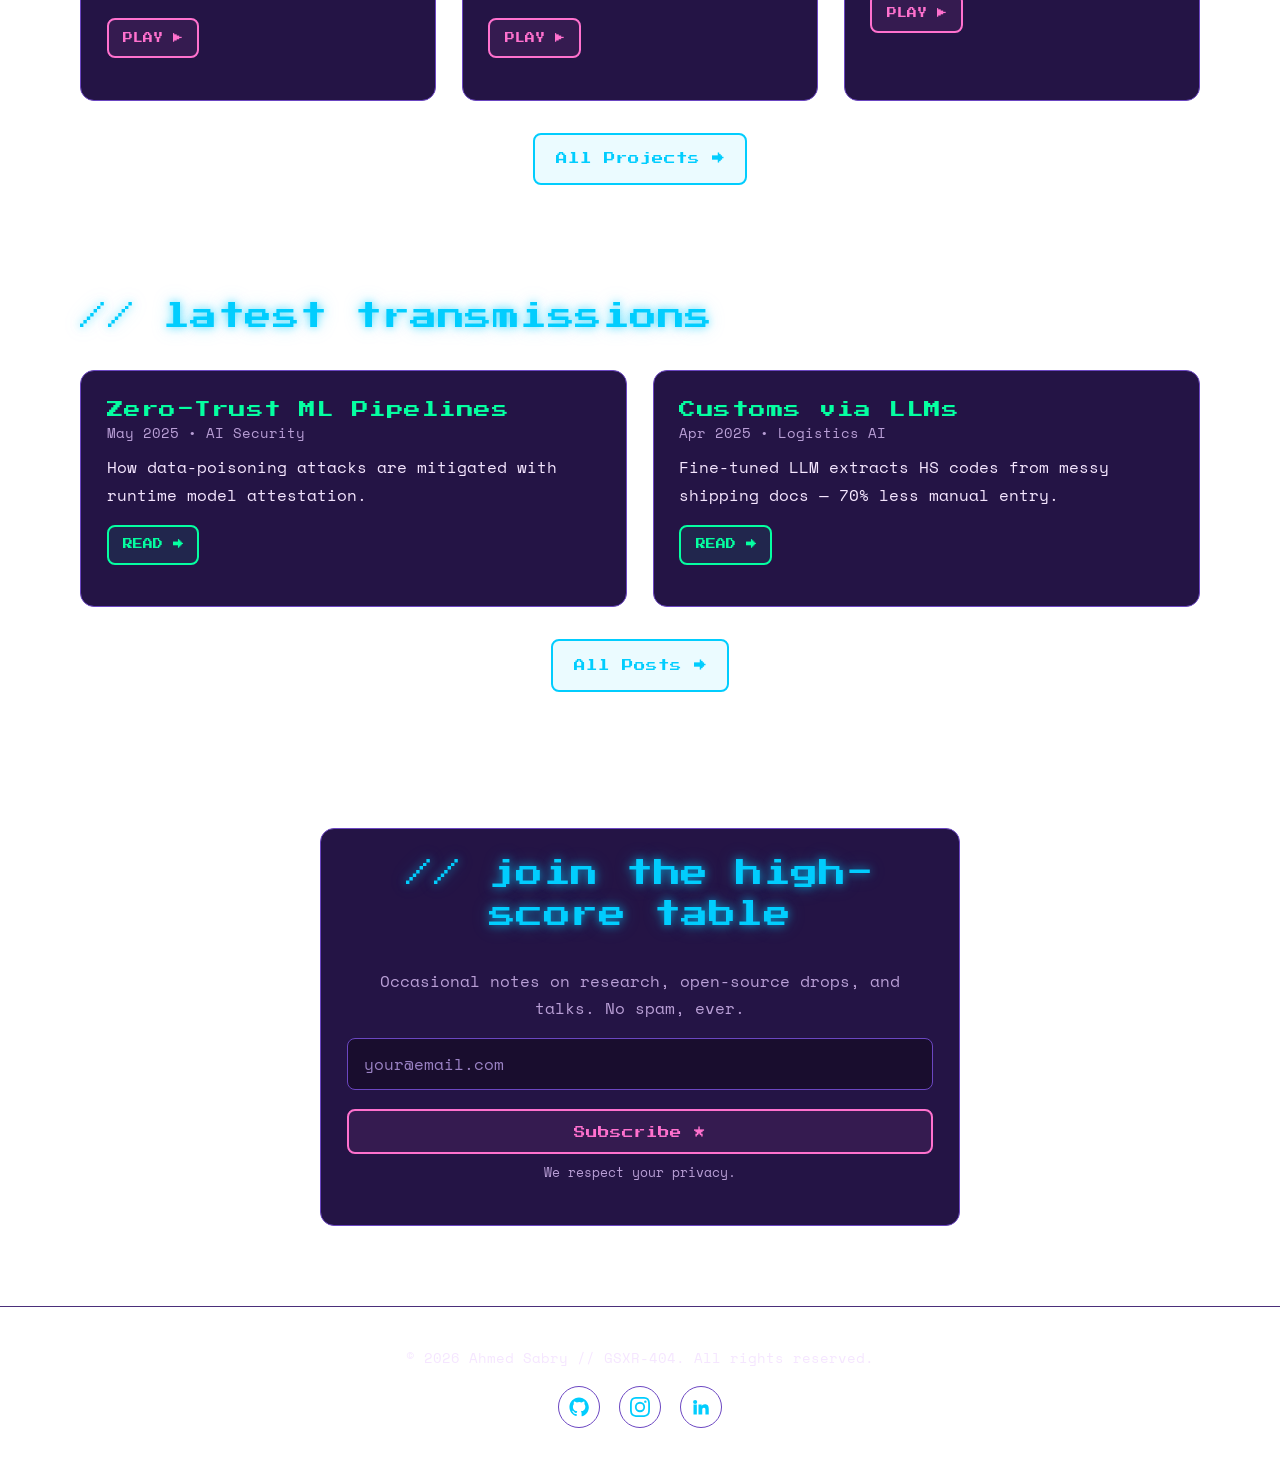
==== commit def9f9b5: "🔄 hero: photo moved below the name/tagline/buttons" ====
--- a/index.html
+++ b/index.html
@@ -37,17 +37,17 @@
   <!-- HERO -->
   <section class="hero" id="home">
     <div class="container">
+      <h1>AHMED SABRY</h1>
+      <p class="tagline cursor-blink"><span class="accent">&gt;</span> <span id="typed">cybersecurity ninja</span></p>
+      <div class="hero-actions">
+        <a href="projects.html" class="btn btn-pink">▶ View Projects</a>
+        <a href="contact.html" class="btn btn-mint">✉ Get in Touch</a>
+      </div>
       <div class="avatar" aria-label="Ahmed Sabry — GSXR-404">
         <picture>
           <source srcset="assets/img/avatar-photo.webp" type="image/webp">
           <img src="assets/img/avatar-photo.png" alt="Ahmed Sabry (GSXR-404) — AI researcher &amp; cybersecurity ninja" width="640" height="640">
         </picture>
-      </div>
-      <h1>AHMED SABRY</h1>
-      <p class="tagline cursor-blink"><span class="accent">&gt;</span> <span id="typed">cybersecurity ninja</span></p>
-      <div class="hero-actions">
-        <a href="projects.html" class="btn btn-pink">▶ View Projects</a>
-        <a href="contact.html" class="btn btn-mint">✉ Get in Touch</a>
       </div>
     </div>
   </section>
--- a/css/style.css
+++ b/css/style.css
@@ -226,7 +226,7 @@
 }
 .avatar {
   width: clamp(240px, 34vw, 340px); height: clamp(240px, 34vw, 340px);
-  margin: 0 auto 2rem;
+  margin: 2.5rem auto 0;
   border-radius: 14px;
   border: 4px solid var(--pink);
   box-shadow: var(--glow-pink), 0 0 0 10px rgba(255,113,206,.12);
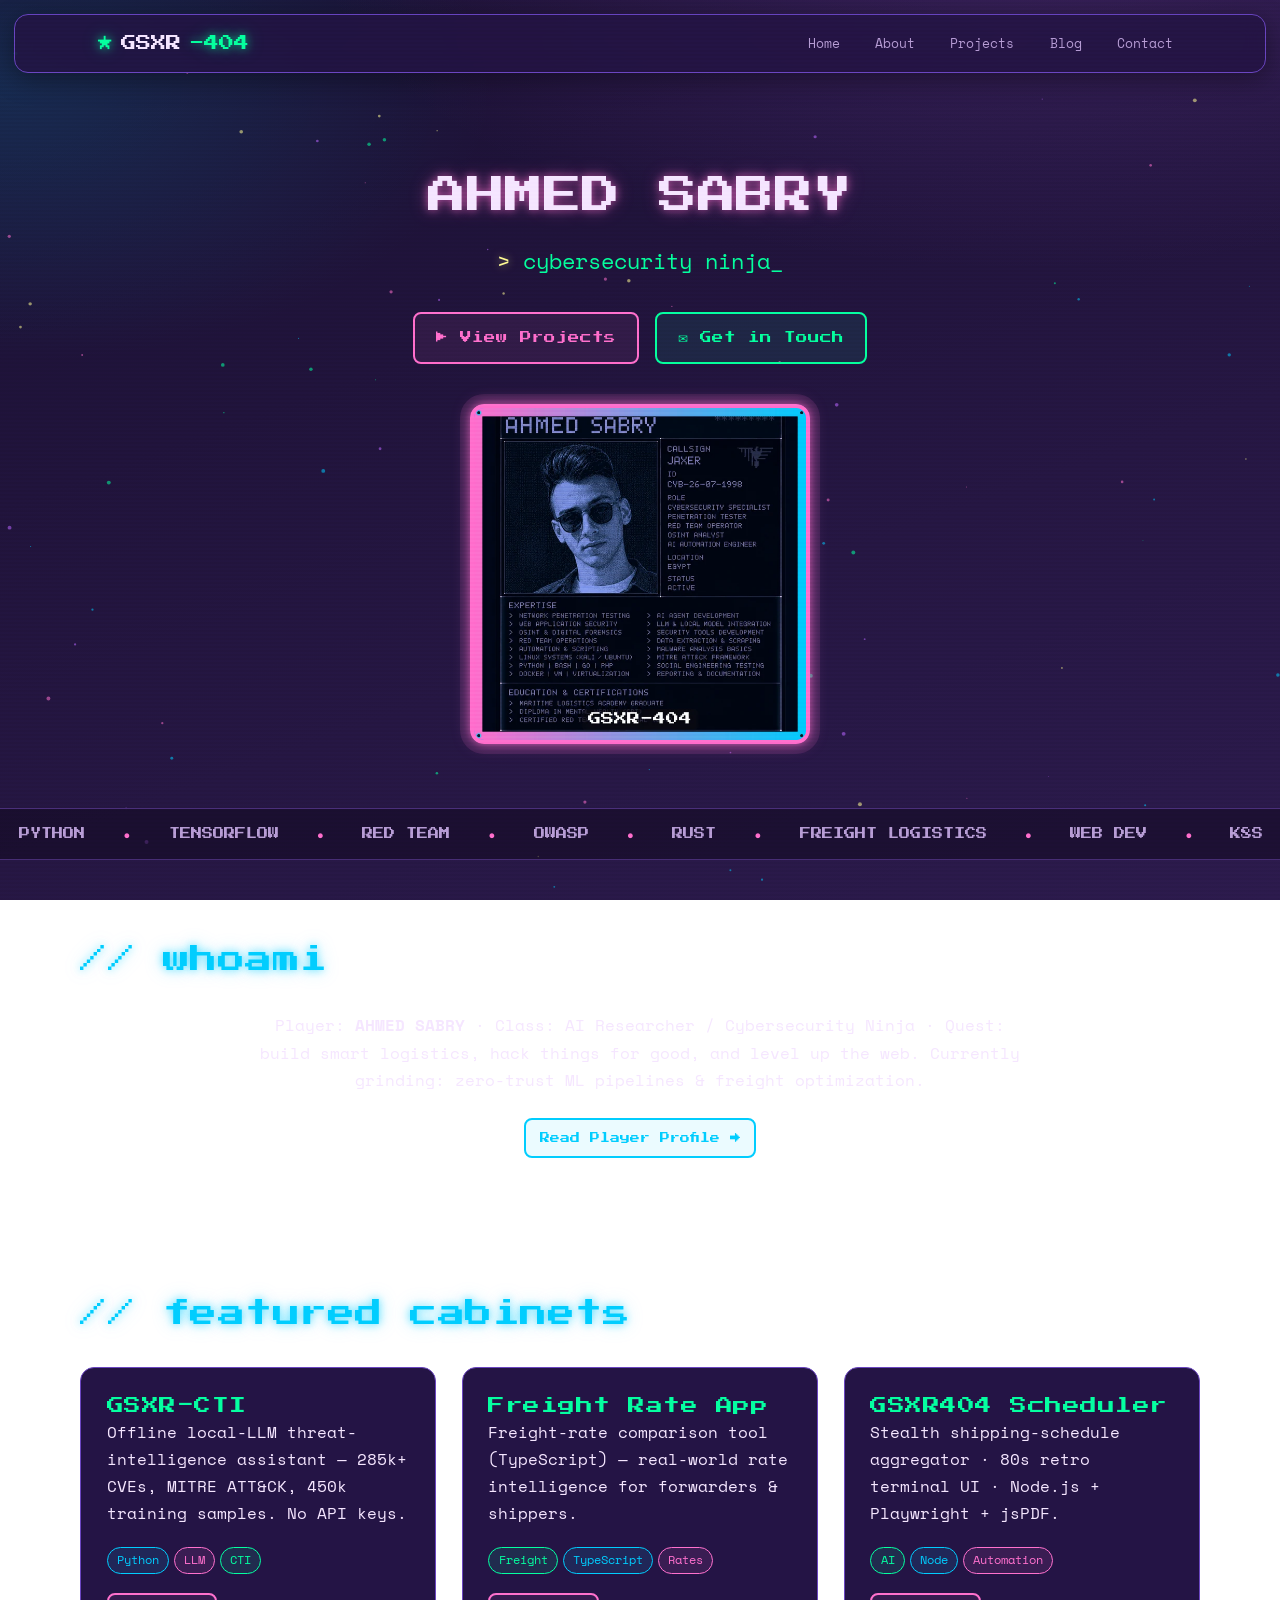
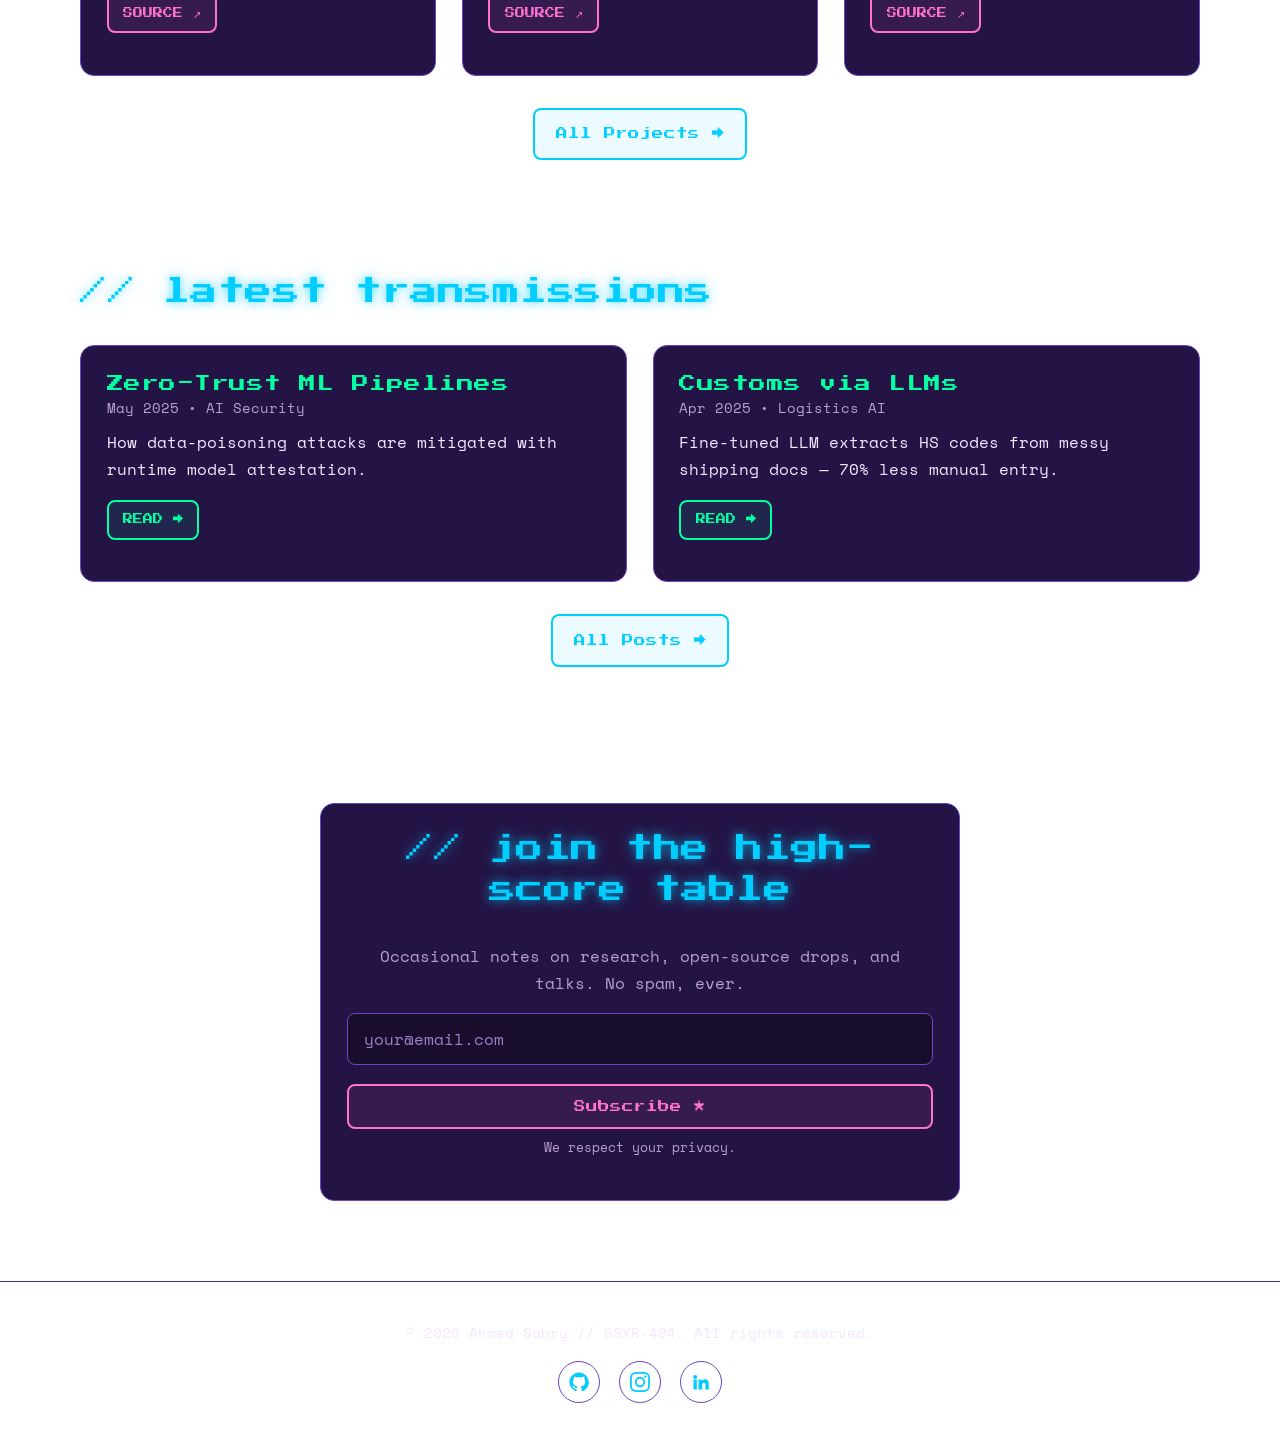
==== commit 956343ee: "🖥️ projects v3: AsciiFlowTrail terminal redesign + 16 real GitHub repos with filters" ====
--- a/index.html
+++ b/index.html
@@ -78,30 +78,30 @@
       <h2>// featured cabinets</h2>
       <div class="grid">
         <article class="card">
-          <h3 class="glitch">GSXRRR Freight Intel</h3>
-          <p>Invisible tender-quotation engine: scrapes &amp; compares 8 shipping lines at once. Up to 50% cost cut.</p>
+          <h3 class="glitch">GSXR-CTI</h3>
+          <p>Offline local-LLM threat-intelligence assistant — 285k+ CVEs, MITRE ATT&amp;CK, 450k training samples. No API keys.</p>
           <div>
-            <span class="tag">Python</span><span class="tag pink">Logistics</span><span class="tag mint">Scraping</span>
+            <span class="tag">Python</span><span class="tag pink">LLM</span><span class="tag mint">CTI</span>
           </div>
-          <p style="margin-top:1rem;"><a href="projects.html" class="btn btn-sm btn-pink">PLAY ▶</a></p>
+          <p style="margin-top:1rem;"><a href="https://github.com/Sabriigsxr/GSXR-CTI" class="btn btn-sm btn-pink" target="_blank" rel="noopener">SOURCE ↗</a></p>
         </article>
 
         <article class="card">
-          <h3 class="glitch">Self-Hosted FF ERP</h3>
-          <p>Full ERP: CRM, HR, payroll, docs, dashboards + satellite AIS vessel tracking, carrier-independent.</p>
+          <h3 class="glitch">Freight Rate App</h3>
+          <p>Freight-rate comparison tool (TypeScript) — real-world rate intelligence for forwarders &amp; shippers.</p>
           <div>
-            <span class="tag">ERP</span><span class="tag mint">AIS</span><span class="tag pink">Full-Stack</span>
+            <span class="tag mint">Freight</span><span class="tag">TypeScript</span><span class="tag pink">Rates</span>
           </div>
-          <p style="margin-top:1rem;"><a href="projects.html" class="btn btn-sm btn-pink">PLAY ▶</a></p>
+          <p style="margin-top:1rem;"><a href="https://github.com/Sabriigsxr/freight-rate-app" class="btn btn-sm btn-pink" target="_blank" rel="noopener">SOURCE ↗</a></p>
         </article>
 
         <article class="card">
-          <h3 class="glitch">Freight AI Agent</h3>
-          <p>AI ops assistant for forwarders: quotes, docs, workflows, knowledge retrieval, automation.</p>
+          <h3 class="glitch">GSXR404 Scheduler</h3>
+          <p>Stealth shipping-schedule aggregator · 80s retro terminal UI · Node.js + Playwright + jsPDF.</p>
           <div>
-            <span class="tag mint">AI</span><span class="tag">LLM</span><span class="tag pink">Automation</span>
+            <span class="tag mint">AI</span><span class="tag">Node</span><span class="tag pink">Automation</span>
           </div>
-          <p style="margin-top:1rem;"><a href="projects.html" class="btn btn-sm btn-pink">PLAY ▶</a></p>
+          <p style="margin-top:1rem;"><a href="https://github.com/Sabriigsxr/gsxr404-scheduler" class="btn btn-sm btn-pink" target="_blank" rel="noopener">SOURCE ↗</a></p>
         </article>
       </div>
       <div class="center" style="margin-top:2rem;"><a href="projects.html" class="btn">All Projects →</a></div>
